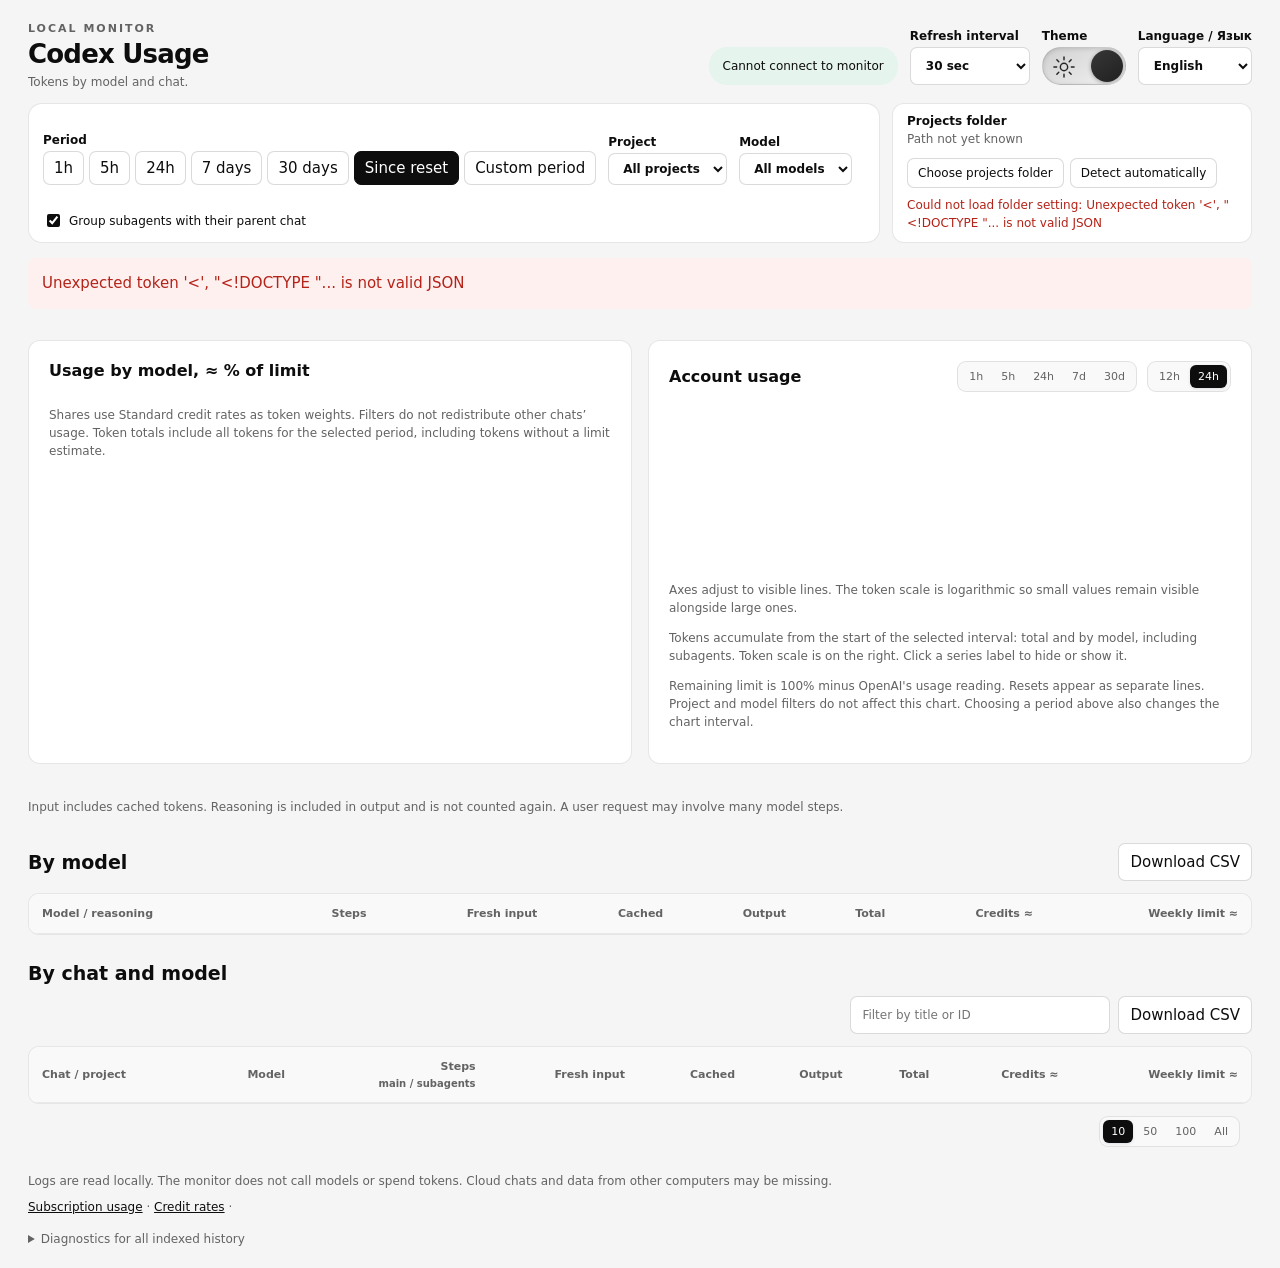
==== token_tracker/web/index.html @ 184ae3ff "Organize application, assets and tests for v0.3.0" ====
<!doctype html>
<html lang="ru">
<head><meta charset="utf-8"><meta name="viewport" content="width=device-width,initial-scale=1"><title>Расход Codex</title><script src="/theme.js"></script><link rel="stylesheet" href="/style.css"><script src="/i18n.js" defer></script><script src="/charts.js" defer></script><script src="/app.js" defer></script></head>
<body><main>
<header><div><div class="eyebrow">ЛОКАЛЬНЫЙ МОНИТОР</div><h1>Расход Codex</h1><p>Токены по моделям и чатам.</p></div><div class="header-actions"><span id="status" role="status">Загрузка…</span><label for="refresh-interval">Частота опроса<select id="refresh-interval"><option value="30">30 с</option><option value="60">1 минута</option><option value="300">5 минут</option><option value="900">15 минут</option><option value="1800">30 минут</option><option value="3600">1 час</option></select></label><div class="theme-control"><span>Тема</span><button type="button" id="theme" class="theme-toggle" role="switch" aria-checked="false" aria-label="Тёмная тема"><svg class="theme-sun" viewBox="0 0 24 24" aria-hidden="true"><circle cx="12" cy="12" r="4"/><path d="M12 1v3m0 16v3M1 12h3m16 0h3M4.2 4.2l2.1 2.1m11.4 11.4 2.1 2.1M4.2 19.8l2.1-2.1M17.7 6.3l2.1-2.1"/></svg><svg class="theme-moon" viewBox="0 0 24 24" aria-hidden="true"><path d="M14 3a9 9 0 1 0 7 14A9 9 0 0 1 14 3Z"/><path class="theme-star" d="m19 2 .8 2.2L22 5l-2.2.8L19 8l-.8-2.2L16 5l2.2-.8Z"/></svg><span class="theme-thumb" aria-hidden="true"></span></button></div><label for="language">Language / Язык<select id="language"><option value="ru">Русский</option><option value="en">English</option></select></label></div></header>
<div class="filter-toolbar">
<form id="filters"><div class="period-picker"><span class="filter-label">Период</span><div class="presets" role="group" aria-label="Готовые периоды"><button type="button" data-period="1h" aria-pressed="false">1ч</button><button type="button" data-period="5h" aria-pressed="false">5ч</button><button type="button" data-period="24h" aria-pressed="false">24ч</button><button type="button" data-period="7d" aria-pressed="false">7 дней</button><button type="button" data-period="30d" aria-pressed="false">30 дней</button><button type="button" data-period="cycle" aria-pressed="true">После сброса</button><button type="button" id="custom-period-button" data-period="custom" aria-pressed="false" aria-expanded="false" aria-controls="custom-period-panel">Произвольный период</button></div></div><div id="custom-period-panel" class="custom-period-panel" hidden><label for="custom-from">От<input type="datetime-local" id="custom-from"></label><label for="custom-to">До<input type="datetime-local" id="custom-to"></label><div class="custom-period-actions"><button type="button" id="custom-apply">Применить</button><button type="button" id="custom-cancel">Закрыть</button></div><p id="custom-period-error" role="alert" hidden></p></div><label for="project"><span id="project-label">Проект</span><select id="project"><option value="">Все проекты</option></select></label><label for="model">Модель<select id="model"><option value="">Все модели</option></select></label><div class="filter-checks"><label class="check" for="grouped"><input type="checkbox" id="grouped" checked> Включать подагентов в родительский чат</label></div></form>
<section id="project-settings" class="project-settings" aria-label="Папка с проектами" aria-busy="true">
<div class="project-settings-row"><div class="project-root-info"><span class="filter-label">Папка с проектами</span><span id="project-root-current" class="project-root-current" role="status" aria-live="polite" aria-atomic="true">Загрузка…</span></div><div class="project-settings-actions"><button type="button" id="project-root-pick" disabled>Выбрать папку с проектами</button><button type="button" id="project-root-reset" disabled>Автоопределение</button></div></div>
<form id="project-root-form" class="project-root-form" hidden><label for="project-root-input">Абсолютный путь к папке<input id="project-root-input" type="text" spellcheck="false" autocomplete="off" required aria-describedby="project-root-help"></label><div class="project-settings-actions"><button type="submit" id="project-root-save">Сохранить</button><button type="button" id="project-root-close">Закрыть</button></div><p id="project-root-help" class="note">Укажите папку, в которой находятся ваши проекты. Сброс включает автоматическое определение проектов по журналам.</p></form>
<p id="project-root-error" class="note" role="alert" hidden></p>
</section>
</div>
<p id="error" role="alert" hidden></p>
<section id="quota-cards" class="cards quota-cards" aria-label="Расход недельного лимита"></section>
<p id="quota-info" class="note"></p>
<section class="charts"><div class="chart-panel"><h2>Расход по моделям, ≈ % лимита</h2><div id="quota-bars" aria-label="Оценочное распределение расхода лимита по моделям"></div><p class="note">Доли распределены по токенам с весами тарифов Standard. Фильтр не перераспределяет расход других чатов. Токены — весь объём за выбранный период, включая токены без оценки лимита.</p></div><div class="chart-panel"><div class="chart-heading"><h2>Счётчик аккаунта</h2><div class="chart-controls"><div id="curve-ranges" class="segments" role="group" aria-label="Интервал графика"><button type="button" data-hours="1">1h</button><button type="button" data-hours="5">5h</button><button type="button" data-hours="24">24h</button><button type="button" data-hours="168">7d</button><button type="button" data-hours="720">30d</button></div><div id="clock-formats" class="segments" role="group" aria-label="Формат времени"><button type="button" data-clock="12">12h</button><button type="button" data-clock="24">24h</button></div></div></div><p id="curve-error" class="note" hidden></p><div class="curve-plot"><svg id="quota-curve" role="img" aria-label="Остаток лимита подписки и накопленные токены"></svg><div id="curve-tooltip" class="curve-tooltip" role="status" aria-label="Значения на графике" hidden></div></div><div id="curve-legend" class="curve-legend" aria-label="Линии графика"></div><p class="note">Шкалы подстраиваются под видимые линии. Шкала токенов логарифмическая: небольшие значения различимы рядом с большими.</p><p class="note">Токены накапливаются с начала выбранного интервала: общий объём и отдельно по моделям, включая помощников. Шкала токенов справа. Нажмите на подпись линии, чтобы скрыть или показать её.</p><p class="note">Остаток лимита — 100% минус расход по показаниям OpenAI. Сбросы отображаются отдельными линиями. Проект и модель этот график не фильтруют. Выбор периода сверху меняет интервал графика.</p></div></section>
<section id="cards" class="cards" aria-label="Итоги"></section>
<p class="note">Вход включает кеш. Рассуждения входят в выход и не прибавляются повторно. Один запрос пользователя может содержать много шагов модели.</p>
<section><div class="section-heading"><h2>По моделям</h2><button id="export-models">Скачать CSV</button></div><div class="table-wrap"><table><thead><tr><th>Модель / рассуждение</th><th>Шаги</th><th>Новый вход</th><th>Кеш</th><th>Выход</th><th>Всего</th><th>Кредиты ≈</th><th>Недельный лимит ≈</th></tr></thead><tbody id="models"></tbody></table></div></section>
<section id="chat-section"><div class="section-heading"><h2>По чатам и моделям</h2></div><div class="chat-tools"><div id="chat-quota-card"></div><div class="chat-controls"><div class="actions"><input id="search" type="search" aria-label="Фильтр по таблице чатов" placeholder="Фильтр по названию или ID"><button id="export-chats">Скачать CSV</button></div></div></div><div class="table-wrap"><table><thead><tr><th>Чат / проект</th><th>Модель</th><th>Шаги<br><small>основной / помощники</small></th><th>Новый вход</th><th>Кеш</th><th>Выход</th><th>Всего</th><th>Кредиты ≈</th><th>Недельный лимит ≈</th></tr></thead><tbody id="chats"></tbody></table></div><div class="chat-pagination"><span id="chat-page-info" aria-live="polite"></span><div class="chat-page-controls"><div id="chat-page-sizes" class="segments" role="group" aria-label="Строк на странице"><button type="button" data-chat-size="10" aria-pressed="true">10</button><button type="button" data-chat-size="50" aria-pressed="false">50</button><button type="button" data-chat-size="100" aria-pressed="false">100</button><button type="button" data-chat-size="all" aria-pressed="false">Все</button></div><nav id="chat-pages" aria-label="Страницы чатов"></nav></div></div><p id="empty" hidden>За этот период данных нет.</p></section>
<footer><p id="snapshot"></p><p>Журналы читаются локально. Монитор не обращается к моделям и не тратит токены. Облачные чаты и данные с других компьютеров могут отсутствовать.</p><p><a href="https://chatgpt.com/codex/settings/usage" target="_blank" rel="noopener">Лимит подписки</a> · <a href="https://learn.chatgpt.com/docs/pricing#token-rates" target="_blank" rel="noopener">Тарифы кредитов</a> · <span id="rate-date"></span></p><details><summary>Диагностика всей проиндексированной истории</summary><div id="diagnostics"></div></details></footer>
</main></body></html>
---- style.css ----
/* Neutral surfaces from Codex Desktop's standard light/dark palette (26.928).
   Chart accents adapt for contrast; they do not encode billing semantics. */
:root {
  color-scheme:light;
  --page:#f5f5f5;--surface:#fff;--surface-alt:#f9f9f9;
  --text:#0d0d0d;--muted:#636363;--border:#0d0d0d1a;--border-strong:#0d0d0d26;
  --hover:#0d0d0d0d;--track:#e8e8e8;--selected:#0d0d0d;--selected-text:#fff;
  --link:#0069ce;--blue:#007af5;--orange:#b95b00;--green:#008568;--purple:#8054c9;
  --blue-tint:#e8f3fe;--orange-tint:#fff1e5;--success-bg:#e5f4ed;
  --danger-bg:#fff0f0;--danger:#b42318;--tooltip:#fffffff2;
  --curve-pink:#b64a77;--curve-lime:#67852d;--curve-brown:#967040;--curve-cyan:#357e93;--curve-red:#b65440;
}
:root[data-theme=dark] {
  color-scheme:dark;
  --page:#0e0e0e;--surface:#181818;--surface-alt:#212121;
  --text:#fcfcfc;--muted:#a6a6a6;--border:#fcfcfc1a;--border-strong:#fcfcfc2e;
  --hover:#fcfcfc14;--track:#303030;--selected:#fcfcfc;--selected-text:#0e0e0e;
  --link:#63a8f8;--blue:#63a8f8;--orange:#efa65f;--green:#55cbb0;--purple:#b899ee;
  --blue-tint:#17304a;--orange-tint:#39291c;--success-bg:#19362b;
  --danger-bg:#3b1b1b;--danger:#ff9890;--tooltip:#212121f2;
  --curve-pink:#ed8db6;--curve-lime:#b0c975;--curve-brown:#d0ac80;--curve-cyan:#79bfd4;--curve-red:#eb927e;
}
:root{font-family:system-ui,-apple-system,"Segoe UI",sans-serif;color:var(--text);background:var(--page);font-size:15px}*{box-sizing:border-box}body{margin:0}main{max-width:1500px;margin:auto;padding:34px}header{display:flex;align-items:center;justify-content:space-between;gap:20px}.eyebrow{font-size:11px;letter-spacing:2px;font-weight:700;color:var(--muted)}h1{font-size:32px;letter-spacing:-.8px;margin:8px 0}h2{font-size:19px;margin:0}p{line-height:1.5;color:var(--muted)}#status{border-radius:18px;background:var(--success-bg);padding:9px 14px;font-size:12px;white-space:nowrap}#filters{display:flex;flex-wrap:wrap;align-items:flex-end;gap:14px;padding:20px;background:var(--surface);border:1px solid var(--border);border-radius:14px;margin:22px 0}label{display:flex;flex-direction:column;gap:7px;font-size:12px;font-weight:600}input,select,button{font:inherit;border:1px solid var(--border-strong);border-radius:7px;background:var(--surface);padding:9px 11px;color:var(--text)}button{cursor:pointer}button:hover{background:var(--hover)}button[type=submit]{background:var(--selected);color:var(--selected-text);border-color:var(--selected)}select{max-width:250px}.presets{display:flex;gap:5px}.check{flex-direction:row;align-items:center;flex-basis:100%;font-weight:400}.check input{accent-color:var(--selected)}.cards{display:grid;grid-template-columns:repeat(4,1fr);gap:14px}.card{background:var(--surface);border:1px solid var(--border);border-radius:12px;padding:18px}.card span{display:block;font-size:12px;color:var(--muted)}.card strong{display:block;font-size:25px;margin-top:9px;font-variant-numeric:tabular-nums}.note{font-size:12px;color:var(--muted)}.section-heading{display:flex;justify-content:space-between;align-items:center;gap:12px;margin:27px 0 12px}.actions{display:flex;gap:8px}.table-wrap{overflow:auto;background:var(--surface);border:1px solid var(--border);border-radius:11px}table{border-collapse:collapse;width:100%;font-size:13px}th,td{padding:13px;text-align:right;border-bottom:1px solid var(--track);white-space:nowrap}th{background:var(--surface-alt);color:var(--muted);font-size:11px;font-weight:600}th:first-child,td:first-child{text-align:left}td:first-child{white-space:normal;min-width:250px;max-width:430px}td{font-variant-numeric:tabular-nums}td a{color:var(--link);text-decoration:none}td a:hover{text-decoration:underline}small{display:block;color:var(--muted);margin-top:5px;font-size:10px}.chat-title{font-weight:600;display:block}.chat-meta{display:block;color:var(--muted);margin-top:5px;font-size:11px;overflow-wrap:anywhere}.economy{background:var(--surface-alt);border-radius:12px;padding:22px;margin-top:24px}.economy p{margin-bottom:0}footer{font-size:12px;margin-top:25px;color:var(--muted)}footer p{margin:8px 0}footer a{color:var(--selected)}#error{padding:14px;background:var(--danger-bg);border-radius:8px;color:var(--danger)}details{margin-top:16px}#diagnostics{overflow-wrap:anywhere}#search{width:260px;font-size:12px}@media(max-width:850px){main{padding:18px}.cards{grid-template-columns:repeat(2,1fr)}header{align-items:flex-start;flex-direction:column}.section-heading{align-items:flex-start;flex-direction:column}#search{width:210px}h1{font-size:27px}}
:root .quota-cards{grid-template-columns:repeat(2,1fr);margin:18px 0 10px}.cycle{padding:4px 0;gap:8px}.charts{display:grid;grid-template-columns:1fr 1fr;gap:16px;margin:22px 0}.chart-panel{background:var(--surface);border:1px solid var(--border);border-radius:12px;padding:20px}.chart-panel h2{font-size:16px}.chart-panel svg{display:block;width:100%;height:auto;min-height:100px;margin-top:15px}.chart-label{font:15px system-ui;fill:var(--muted)}.chart-value{font:16px system-ui;fill:var(--text)}.bar-astra{fill:var(--orange)}.bar-sol{fill:var(--blue)}.chart-grid{stroke:var(--border);stroke-width:1}.quota-line{fill:none;stroke:var(--blue);stroke-width:3}.quota-point{fill:var(--blue)}.comparison{margin-top:18px}@media(max-width:950px){.charts{grid-template-columns:1fr}}@media(max-width:650px){:root .quota-cards{grid-template-columns:1fr}}

.header-actions{display:flex;align-items:flex-end;gap:16px}.header-actions #status{display:flex;align-items:center;height:38px}.header-actions #language{height:38px}.card .remaining{margin:8px 0 0;color:var(--selected);font-size:14px;font-weight:600}@media(max-width:650px){.header-actions{flex-wrap:wrap}}

.quota-meter{--meter-color:var(--selected);--meter-end:var(--blue);min-width:0;background:linear-gradient(145deg,var(--surface),var(--surface-alt));border:1px solid var(--border);border-radius:16px;padding:20px 22px;box-shadow:0 3px 12px #19283c04}
.quota-meter-period{--meter-color:var(--green);--meter-end:var(--green)}
.quota-meter-estimate{--meter-color:var(--purple);--meter-end:var(--purple)}
.quota-meter-heading{display:flex;align-items:center;justify-content:space-between;gap:16px;min-height:44px;margin-bottom:16px}
.quota-meter-heading>span{font-size:12px;line-height:1.5;color:var(--muted);max-width:65%}
.quota-meter-heading>strong{font-size:28px;letter-spacing:-.7px;white-space:nowrap;font-variant-numeric:tabular-nums}
.quota-meter-track{height:12px;border-radius:999px;background:var(--track);overflow:hidden;box-shadow:inset 0 1px 2px #19283c08}
.quota-meter-fill{height:100%;border-radius:inherit;background:linear-gradient(90deg,var(--meter-color),var(--meter-end));box-shadow:0 0 8px color-mix(in srgb,var(--meter-color) 20%,transparent)}
.quota-meter-footer{display:flex;justify-content:space-between;gap:12px;margin-top:12px;font-size:11px;line-height:1.5;color:var(--muted)}
.quota-meter-footer>span:first-child{color:var(--meter-color);font-weight:500}
.quota-meter-footer>span:last-child{flex-shrink:0;font-variant-numeric:tabular-nums}
.quota-meter-unknown .quota-meter-heading>strong{font-size:18px;letter-spacing:0;white-space:normal;color:var(--muted)}
.quota-meter-unknown .quota-meter-track{background:repeating-linear-gradient(135deg,var(--surface-alt),var(--surface-alt) 6px,var(--track) 6px,var(--track) 12px)}
@media(max-width:650px){.quota-meter{padding:16px 18px}.quota-meter-heading{margin-bottom:12px;min-height:34px}.quota-meter-heading>strong{font-size:25px}}

.chart-heading{display:flex;flex-wrap:wrap;align-items:center;justify-content:space-between;gap:12px}.chart-controls{display:flex;flex-wrap:wrap;gap:10px}.segments{display:inline-flex;padding:3px;gap:2px;border:1px solid var(--border);border-radius:9px;background:var(--surface-alt)}.segments button{font-size:11px;padding:5px 8px;border:0;background:transparent;border-radius:6px;color:var(--muted)}.segments button[aria-pressed=true]{background:var(--selected);color:var(--selected-text);box-shadow:0 1px 3px #152c5620}.segments button:focus-visible{outline:2px solid var(--blue);outline-offset:2px}

.chart-component-label{font:13px system-ui;fill:var(--muted)}.chart-component-value{font:16px system-ui;fill:var(--text);font-variant-numeric:tabular-nums}
.chart-axis-title{font:12px system-ui;fill:var(--muted)}.token-line{stroke-linejoin:round;stroke-linecap:round}
.chart-time-grid{stroke-dasharray:3 5;opacity:.6}.chart-time-label{font:12px system-ui;fill:var(--muted)}.chart-time-date{font:10px system-ui;fill:var(--muted)}
.curve-plot{position:relative}.curve-crosshair{stroke:var(--muted);stroke-width:1;stroke-dasharray:4 4}
.curve-tooltip{position:absolute;z-index:2;pointer-events:none;max-width:100%;padding:10px 12px;background:var(--tooltip);border:1px solid var(--border);border-radius:9px;box-shadow:0 5px 20px #19283c18;font-size:11px;backdrop-filter:blur(6px)}
.curve-tooltip[hidden]{display:none}.curve-tooltip-time{font-weight:600;margin-bottom:8px;color:var(--muted)}
.curve-tooltip-row{display:flex;align-items:center;gap:7px;margin-top:5px}.curve-tooltip-row strong{margin-left:auto;padding-left:12px;white-space:nowrap;font-variant-numeric:tabular-nums}
.curve-legend{display:flex;flex-wrap:wrap;gap:6px;margin-top:12px}
.curve-series{display:flex;align-items:center;gap:7px;padding:6px 8px;font-size:11px;border-color:var(--border);background:var(--surface-alt);text-align:left}
.curve-series strong{font-size:11px;font-variant-numeric:tabular-nums}.curve-swatch{width:14px;height:3px;border-radius:2px;flex-shrink:0}
.curve-series[aria-pressed=false]{opacity:.45}.curve-series[aria-pressed=false]>span:nth-child(2){text-decoration:line-through}
.curve-series:focus-visible{outline:2px solid var(--blue);outline-offset:2px}

#quota-bars{display:grid;gap:9px;margin-top:14px}
.model-usage{--model-color:var(--blue);--model-tint:var(--blue-tint);display:grid;grid-template-columns:minmax(0,1fr) minmax(0,3fr);gap:9px 12px;padding:11px 14px;background:var(--surface-alt);border:1px solid var(--border);border-left:4px solid var(--model-color);border-radius:10px;min-width:0}
.model-astra{--model-color:var(--orange);--model-tint:var(--orange-tint)}
.model-usage-heading{grid-column:1/-1;display:flex;align-items:center;justify-content:space-between;gap:12px}
.model-usage-heading h3{margin:0;font-size:14px;font-weight:650;overflow-wrap:anywhere}
.model-usage-share{padding:3px 8px;border-radius:7px;background:var(--model-tint);color:var(--text);font-size:15px;white-space:nowrap;font-variant-numeric:tabular-nums}
.model-usage-track{grid-column:1/-1;height:7px;background:var(--track);border-radius:5px;overflow:hidden}
.model-usage-fill{height:100%;background:var(--model-color);border-radius:5px}
.model-usage-components{grid-column:1/-1;display:grid;grid-template-columns:repeat(4,minmax(0,1fr));margin:0}
.model-usage-components>div{padding:0 10px;border-left:1px solid var(--border)}
.model-usage-components>div:first-child{padding-left:0;border-left:0}
.model-usage-components>div:last-child{padding-right:0}
.model-usage-components dt{font-size:11px;color:var(--muted);margin-bottom:3px}
.model-usage-components dd{margin:0;font-size:14px;font-weight:600;font-variant-numeric:tabular-nums;overflow-wrap:anywhere}
@media(max-width:650px){.model-usage{grid-template-columns:1fr}.model-usage-components{grid-template-columns:repeat(2,minmax(0,1fr));row-gap:8px}.model-usage-components>div{padding:0 7px}.model-usage-components>div:nth-child(odd){padding-left:0;border-left:0}}

/* Compact dashboard header and filters. */
main{padding:22px 28px}header{gap:16px}header h1{font-size:26px;margin:4px 0}header p{font-size:12px;margin:4px 0 0}.header-actions{gap:12px;flex-wrap:wrap}.header-actions label{gap:4px}.header-actions select{height:38px}
#filters{padding:12px 14px;gap:10px 12px;margin:12px 0}#filters>label{gap:4px}#filters input[type=date],#filters select,#filters button{padding:7px 10px}.filter-checks{display:flex;flex-wrap:wrap;flex-basis:100%;gap:8px 24px}.filter-checks .check{flex-basis:auto;gap:6px}.filter-checks .cycle{padding:0}
:root .quota-cards{margin:12px 0 8px}.quota-meter{padding:14px 16px}.quota-meter-heading{min-height:32px;margin-bottom:10px}.quota-meter-heading>strong{font-size:26px}.quota-meter-track{height:9px}.quota-meter-footer{margin-top:8px}#quota-info{margin:8px 0}.charts{margin-top:16px}
@media(max-width:850px){main{padding:16px}header{gap:10px}.header-actions{gap:10px}header h1{font-size:24px}}
.chat-tools{display:flex;align-items:flex-end;justify-content:space-between;gap:16px;margin-bottom:12px}#chat-quota-card{width:560px;max-width:100%;min-width:0}.chat-tools .actions{flex-shrink:0}@media(max-width:850px){.chat-tools{flex-wrap:wrap}.chat-tools .actions{flex-wrap:wrap;max-width:100%}.chat-tools #search{max-width:100%}}

.chat-controls{display:flex;flex-wrap:wrap;justify-content:flex-end;align-items:center;gap:10px}.chat-pagination{display:flex;align-items:center;justify-content:space-between;flex-wrap:wrap;gap:10px;margin-top:12px;color:var(--muted);font-size:12px}#chat-pages{display:flex;align-items:center;flex-wrap:wrap;gap:5px}#chat-pages button{padding:6px 10px;font-size:12px}#chat-pages button[aria-current=page]{background:var(--selected);border-color:var(--selected);color:var(--selected-text)}#chat-pages button:disabled{opacity:.4;cursor:default}#chat-pages>span{padding:0 3px}@media(max-width:850px){.chat-controls{justify-content:flex-start}}
.chat-page-controls{display:flex;align-items:center;justify-content:flex-end;flex-wrap:wrap;gap:12px}
.presets{flex-wrap:wrap}.presets button[aria-pressed=true]{background:var(--selected);color:var(--selected-text);border-color:var(--selected)}
.period-picker{display:flex;flex-direction:column;gap:4px}.filter-label{font-size:12px;font-weight:600}.period-controls{display:flex;gap:5px}.period-controls label{gap:0}#period-value{width:76px;padding:7px 10px}.sr-only{position:absolute;width:1px;height:1px;padding:0;margin:-1px;overflow:hidden;clip:rect(0,0,0,0);white-space:nowrap;border:0}#filters .presets{gap:5px}#filters .presets button{white-space:nowrap}
#filters{position:relative}.custom-period-panel{position:absolute;z-index:10;top:calc(100% - 8px);left:14px;display:flex;flex-wrap:wrap;align-items:flex-end;gap:12px;padding:18px;max-width:calc(100% - 28px);border:1px solid var(--border);border-radius:12px;background:var(--surface);box-shadow:0 10px 35px #19283c26}.custom-period-panel[hidden]{display:none}.custom-period-panel label{gap:6px}.custom-period-panel .note{align-self:center}.custom-period-panel #custom-period-error{flex-basis:100%;margin:0;color:var(--danger)}#custom-apply{background:var(--selected);color:var(--selected-text);border-color:var(--selected)}
.custom-period-actions{display:flex;gap:8px;flex-basis:100%}
.custom-period-panel{width:400px}.custom-period-panel>label{flex:1;min-width:0}.custom-period-panel input{width:100%}
.quota-reset{stroke:var(--blue);stroke-width:2;stroke-dasharray:6 5;stroke-linecap:round}

input:focus-visible,select:focus-visible,button:focus-visible,a:focus-visible{outline:2px solid var(--blue);outline-offset:3px}input[type=checkbox]{accent-color:var(--selected)}#status{color:var(--text)}

/* Sun/moon switch: the exposed icon shows the active theme. */
.theme-control{display:flex;flex-direction:column;gap:4px;font-size:12px;font-weight:600}
.theme-toggle{position:relative;display:block;width:84px;height:38px;padding:0;overflow:hidden;border:1px solid #00000026;border-radius:999px;background:linear-gradient(145deg,#d0d0d0,#f3f3f3);box-shadow:inset 0 1px 4px #00000020;transition:background .2s}
.theme-toggle:hover{background:linear-gradient(145deg,#c6c6c6,#ededed)}
.theme-toggle svg{position:absolute;top:8px;width:22px;height:22px;transition:opacity .2s}
.theme-sun{left:10px;fill:none;stroke:#262626;stroke-width:1.6;stroke-linecap:round}
.theme-moon{right:10px;fill:#f5f5f5;opacity:0}.theme-star{stroke:none}
.theme-thumb{position:absolute;top:2px;left:2px;width:32px;height:32px;border-radius:50%;background:linear-gradient(145deg,#373737,#202020);box-shadow:0 1px 4px #00000055;transform:translateX(46px);transition:transform .22s ease,background .22s}
.theme-toggle[aria-checked=true]{background:linear-gradient(145deg,#161616,#2d2d2d);border-color:#ffffff26}
.theme-toggle[aria-checked=true]:hover{background:linear-gradient(145deg,#202020,#353535)}
.theme-toggle[aria-checked=true] .theme-thumb{transform:translateX(0);background:linear-gradient(145deg,#fff,#e9e9e9)}
.theme-toggle[aria-checked=true] .theme-sun{opacity:0}.theme-toggle[aria-checked=true] .theme-moon{opacity:1}
@media(prefers-reduced-motion:reduce){.theme-toggle,.theme-toggle svg,.theme-thumb{transition:none}}

.filter-toolbar{display:grid;grid-template-columns:minmax(0,1fr) 360px;gap:12px;align-items:stretch;margin:12px 0}
.filter-toolbar #filters{margin:0;min-width:0}
.project-settings{margin-top:0;padding:10px 14px;border:1px solid var(--border);border-radius:12px;background:var(--surface)}
.project-settings-row{display:flex;align-items:center;justify-content:space-between;gap:12px;flex-wrap:wrap}
.project-root-info{display:flex;flex-direction:column;gap:4px;min-width:0;flex:1 1 240px}
.project-root-current{font-size:12px;color:var(--muted);overflow-wrap:anywhere}
.project-settings-actions{display:flex;flex-wrap:wrap;gap:6px}.project-settings-actions button{padding:7px 10px;font-size:12px}
.project-root-form{display:flex;align-items:flex-end;flex-wrap:wrap;gap:10px;margin-top:12px}.project-root-form[hidden]{display:none}
.project-root-form label{flex:1 1 300px;min-width:0}.project-root-form input{width:100%}.project-root-form .note{flex-basis:100%;margin:0}
.project-settings>p{margin:8px 0 0}#project-root-error{color:var(--danger)}
.project-settings button:disabled{opacity:.5;cursor:wait}
@media(max-width:650px){.project-settings-actions{width:100%}.project-root-form label{flex-basis:100%}}

@media(max-width:1100px){.filter-toolbar{grid-template-columns:1fr}}
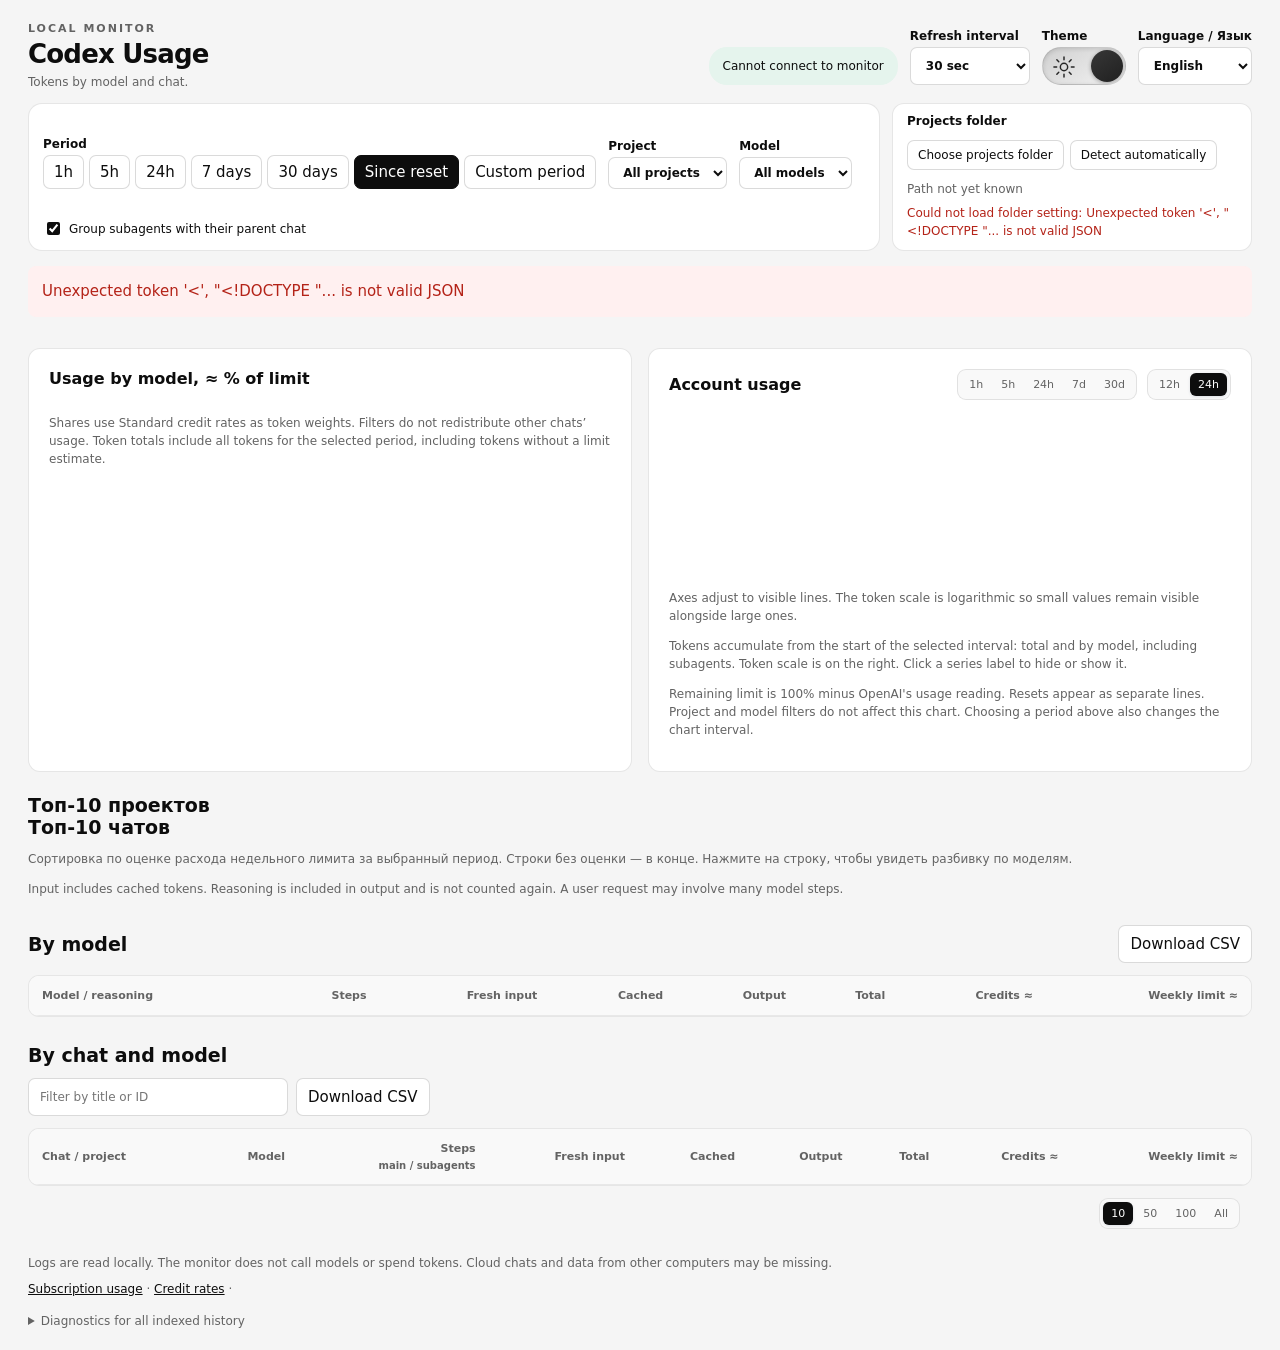
==== commit 66b986a4: "Add usage rankings and expandable chat model reports" ====
--- a/token_tracker/web/index.html
+++ b/token_tracker/web/index.html
@@ -6,7 +6,7 @@
 <div class="filter-toolbar">
 <form id="filters"><div class="period-picker"><span class="filter-label">Период</span><div class="presets" role="group" aria-label="Готовые периоды"><button type="button" data-period="1h" aria-pressed="false">1ч</button><button type="button" data-period="5h" aria-pressed="false">5ч</button><button type="button" data-period="24h" aria-pressed="false">24ч</button><button type="button" data-period="7d" aria-pressed="false">7 дней</button><button type="button" data-period="30d" aria-pressed="false">30 дней</button><button type="button" data-period="cycle" aria-pressed="true">После сброса</button><button type="button" id="custom-period-button" data-period="custom" aria-pressed="false" aria-expanded="false" aria-controls="custom-period-panel">Произвольный период</button></div></div><div id="custom-period-panel" class="custom-period-panel" hidden><label for="custom-from">От<input type="datetime-local" id="custom-from"></label><label for="custom-to">До<input type="datetime-local" id="custom-to"></label><div class="custom-period-actions"><button type="button" id="custom-apply">Применить</button><button type="button" id="custom-cancel">Закрыть</button></div><p id="custom-period-error" role="alert" hidden></p></div><label for="project"><span id="project-label">Проект</span><select id="project"><option value="">Все проекты</option></select></label><label for="model">Модель<select id="model"><option value="">Все модели</option></select></label><div class="filter-checks"><label class="check" for="grouped"><input type="checkbox" id="grouped" checked> Включать подагентов в родительский чат</label></div></form>
 <section id="project-settings" class="project-settings" aria-label="Папка с проектами" aria-busy="true">
-<div class="project-settings-row"><div class="project-root-info"><span class="filter-label">Папка с проектами</span><span id="project-root-current" class="project-root-current" role="status" aria-live="polite" aria-atomic="true">Загрузка…</span></div><div class="project-settings-actions"><button type="button" id="project-root-pick" disabled>Выбрать папку с проектами</button><button type="button" id="project-root-reset" disabled>Автоопределение</button></div></div>
+<div class="project-settings-row"><span class="filter-label">Папка с проектами</span><div class="project-settings-actions"><button type="button" id="project-root-pick" disabled>Выбрать папку с проектами</button><button type="button" id="project-root-reset" disabled>Автоопределение</button></div><span id="project-root-current" class="project-root-current" role="status" aria-live="polite" aria-atomic="true">Загрузка…</span></div>
 <form id="project-root-form" class="project-root-form" hidden><label for="project-root-input">Абсолютный путь к папке<input id="project-root-input" type="text" spellcheck="false" autocomplete="off" required aria-describedby="project-root-help"></label><div class="project-settings-actions"><button type="submit" id="project-root-save">Сохранить</button><button type="button" id="project-root-close">Закрыть</button></div><p id="project-root-help" class="note">Укажите папку, в которой находятся ваши проекты. Сброс включает автоматическое определение проектов по журналам.</p></form>
 <p id="project-root-error" class="note" role="alert" hidden></p>
 </section>
@@ -16,8 +16,13 @@
 <p id="quota-info" class="note"></p>
 <section class="charts"><div class="chart-panel"><h2>Расход по моделям, ≈ % лимита</h2><div id="quota-bars" aria-label="Оценочное распределение расхода лимита по моделям"></div><p class="note">Доли распределены по токенам с весами тарифов Standard. Фильтр не перераспределяет расход других чатов. Токены — весь объём за выбранный период, включая токены без оценки лимита.</p></div><div class="chart-panel"><div class="chart-heading"><h2>Счётчик аккаунта</h2><div class="chart-controls"><div id="curve-ranges" class="segments" role="group" aria-label="Интервал графика"><button type="button" data-hours="1">1h</button><button type="button" data-hours="5">5h</button><button type="button" data-hours="24">24h</button><button type="button" data-hours="168">7d</button><button type="button" data-hours="720">30d</button></div><div id="clock-formats" class="segments" role="group" aria-label="Формат времени"><button type="button" data-clock="12">12h</button><button type="button" data-clock="24">24h</button></div></div></div><p id="curve-error" class="note" hidden></p><div class="curve-plot"><svg id="quota-curve" role="img" aria-label="Остаток лимита подписки и накопленные токены"></svg><div id="curve-tooltip" class="curve-tooltip" role="status" aria-label="Значения на графике" hidden></div></div><div id="curve-legend" class="curve-legend" aria-label="Линии графика"></div><p class="note">Шкалы подстраиваются под видимые линии. Шкала токенов логарифмическая: небольшие значения различимы рядом с большими.</p><p class="note">Токены накапливаются с начала выбранного интервала: общий объём и отдельно по моделям, включая помощников. Шкала токенов справа. Нажмите на подпись линии, чтобы скрыть или показать её.</p><p class="note">Остаток лимита — 100% минус расход по показаниям OpenAI. Сбросы отображаются отдельными линиями. Проект и модель этот график не фильтруют. Выбор периода сверху меняет интервал графика.</p></div></section>
 <section id="cards" class="cards" aria-label="Итоги"></section>
+<section class="usage-rankings" aria-label="Топ-10 по расходу недельного лимита">
+<div class="ranking-panel"><h2>Топ-10 проектов</h2><div id="top-projects" class="ranking-viewport" tabindex="0"></div></div>
+<div class="ranking-panel"><h2>Топ-10 чатов</h2><div id="top-chats" class="ranking-viewport" tabindex="0"></div></div>
+<p class="note ranking-note">Сортировка по оценке расхода недельного лимита за выбранный период. Строки без оценки — в конце. Нажмите на строку, чтобы увидеть разбивку по моделям.</p>
+</section>
 <p class="note">Вход включает кеш. Рассуждения входят в выход и не прибавляются повторно. Один запрос пользователя может содержать много шагов модели.</p>
 <section><div class="section-heading"><h2>По моделям</h2><button id="export-models">Скачать CSV</button></div><div class="table-wrap"><table><thead><tr><th>Модель / рассуждение</th><th>Шаги</th><th>Новый вход</th><th>Кеш</th><th>Выход</th><th>Всего</th><th>Кредиты ≈</th><th>Недельный лимит ≈</th></tr></thead><tbody id="models"></tbody></table></div></section>
-<section id="chat-section"><div class="section-heading"><h2>По чатам и моделям</h2></div><div class="chat-tools"><div id="chat-quota-card"></div><div class="chat-controls"><div class="actions"><input id="search" type="search" aria-label="Фильтр по таблице чатов" placeholder="Фильтр по названию или ID"><button id="export-chats">Скачать CSV</button></div></div></div><div class="table-wrap"><table><thead><tr><th>Чат / проект</th><th>Модель</th><th>Шаги<br><small>основной / помощники</small></th><th>Новый вход</th><th>Кеш</th><th>Выход</th><th>Всего</th><th>Кредиты ≈</th><th>Недельный лимит ≈</th></tr></thead><tbody id="chats"></tbody></table></div><div class="chat-pagination"><span id="chat-page-info" aria-live="polite"></span><div class="chat-page-controls"><div id="chat-page-sizes" class="segments" role="group" aria-label="Строк на странице"><button type="button" data-chat-size="10" aria-pressed="true">10</button><button type="button" data-chat-size="50" aria-pressed="false">50</button><button type="button" data-chat-size="100" aria-pressed="false">100</button><button type="button" data-chat-size="all" aria-pressed="false">Все</button></div><nav id="chat-pages" aria-label="Страницы чатов"></nav></div></div><p id="empty" hidden>За этот период данных нет.</p></section>
+<section id="chat-section"><div class="section-heading"><h2>По чатам и моделям</h2></div><div class="chat-tools"><div class="chat-controls"><div class="actions"><input id="search" type="search" aria-label="Фильтр по таблице чатов" placeholder="Фильтр по названию или ID"><button id="export-chats">Скачать CSV</button></div></div></div><div class="table-wrap"><table><thead><tr><th>Чат / проект</th><th>Модель</th><th>Шаги<br><small>основной / помощники</small></th><th>Новый вход</th><th>Кеш</th><th>Выход</th><th>Всего</th><th>Кредиты ≈</th><th>Недельный лимит ≈</th></tr></thead><tbody id="chats"></tbody></table></div><div class="chat-pagination"><span id="chat-page-info" aria-live="polite"></span><div class="chat-page-controls"><div id="chat-page-sizes" class="segments" role="group" aria-label="Строк на странице"><button type="button" data-chat-size="10" aria-pressed="true">10</button><button type="button" data-chat-size="50" aria-pressed="false">50</button><button type="button" data-chat-size="100" aria-pressed="false">100</button><button type="button" data-chat-size="all" aria-pressed="false">Все</button></div><nav id="chat-pages" aria-label="Страницы чатов"></nav></div></div><p id="empty" hidden>За этот период данных нет.</p></section>
 <footer><p id="snapshot"></p><p>Журналы читаются локально. Монитор не обращается к моделям и не тратит токены. Облачные чаты и данные с других компьютеров могут отсутствовать.</p><p><a href="https://chatgpt.com/codex/settings/usage" target="_blank" rel="noopener">Лимит подписки</a> · <a href="https://learn.chatgpt.com/docs/pricing#token-rates" target="_blank" rel="noopener">Тарифы кредитов</a> · <span id="rate-date"></span></p><details><summary>Диагностика всей проиндексированной истории</summary><div id="diagnostics"></div></details></footer>
 </main></body></html>
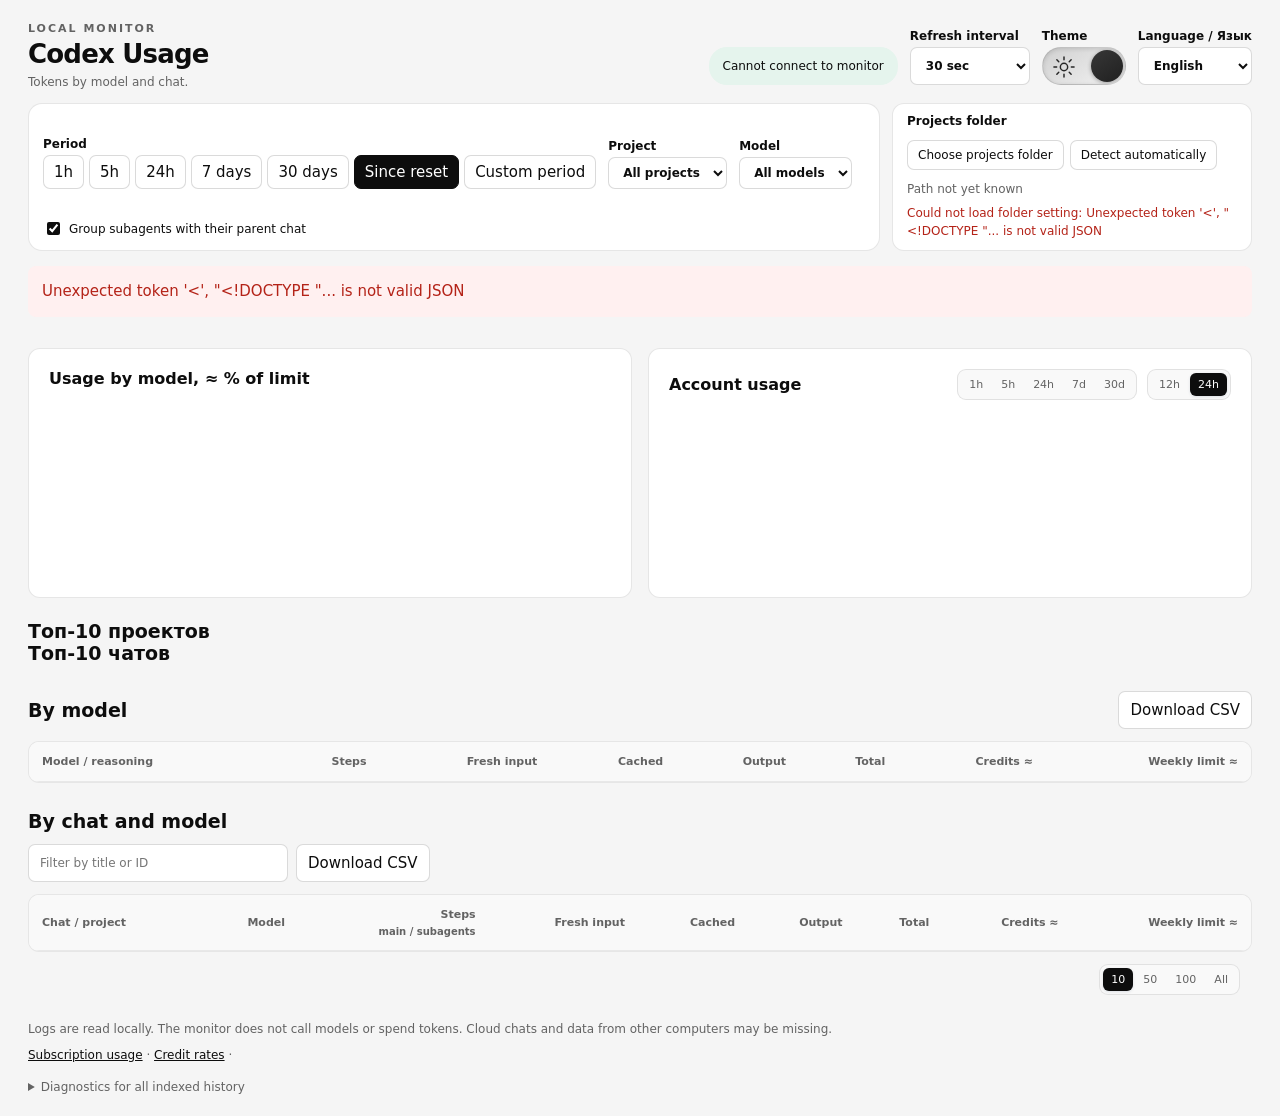
==== commit 592b3a01: "Prepare v0.4.2 release and compact dashboard documentation" ====
--- a/token_tracker/web/index.html
+++ b/token_tracker/web/index.html
@@ -13,15 +13,15 @@
 </div>
 <p id="error" role="alert" hidden></p>
 <section id="quota-cards" class="cards quota-cards" aria-label="Расход недельного лимита"></section>
-<p id="quota-info" class="note"></p>
-<section class="charts"><div class="chart-panel"><h2>Расход по моделям, ≈ % лимита</h2><div id="quota-bars" aria-label="Оценочное распределение расхода лимита по моделям"></div><p class="note">Доли распределены по токенам с весами тарифов Standard. Фильтр не перераспределяет расход других чатов. Токены — весь объём за выбранный период, включая токены без оценки лимита.</p></div><div class="chart-panel"><div class="chart-heading"><h2>Счётчик аккаунта</h2><div class="chart-controls"><div id="curve-ranges" class="segments" role="group" aria-label="Интервал графика"><button type="button" data-hours="1">1h</button><button type="button" data-hours="5">5h</button><button type="button" data-hours="24">24h</button><button type="button" data-hours="168">7d</button><button type="button" data-hours="720">30d</button></div><div id="clock-formats" class="segments" role="group" aria-label="Формат времени"><button type="button" data-clock="12">12h</button><button type="button" data-clock="24">24h</button></div></div></div><p id="curve-error" class="note" hidden></p><div class="curve-plot"><svg id="quota-curve" role="img" aria-label="Остаток лимита подписки и накопленные токены"></svg><div id="curve-tooltip" class="curve-tooltip" role="status" aria-label="Значения на графике" hidden></div></div><div id="curve-legend" class="curve-legend" aria-label="Линии графика"></div><p class="note">Шкалы подстраиваются под видимые линии. Шкала токенов логарифмическая: небольшие значения различимы рядом с большими.</p><p class="note">Токены накапливаются с начала выбранного интервала: общий объём и отдельно по моделям, включая помощников. Шкала токенов справа. Нажмите на подпись линии, чтобы скрыть или показать её.</p><p class="note">Остаток лимита — 100% минус расход по показаниям OpenAI. Сбросы отображаются отдельными линиями. Проект и модель этот график не фильтруют. Выбор периода сверху меняет интервал графика.</p></div></section>
+<p id="quota-info" class="note" hidden></p>
+<section class="charts"><div class="chart-panel"><h2>Расход по моделям, ≈ % лимита</h2><div id="quota-bars" aria-label="Оценочное распределение расхода лимита по моделям"></div><p class="note" hidden data-help-target="#quota-bars">Доли распределены по токенам с весами тарифов Standard. Фильтр не перераспределяет расход других чатов. Токены — весь объём за выбранный период, включая токены без оценки лимита.</p></div><div class="chart-panel"><div class="chart-heading"><h2>Счётчик аккаунта</h2><div class="chart-controls"><div id="curve-ranges" class="segments" role="group" aria-label="Интервал графика"><button type="button" data-hours="1">1h</button><button type="button" data-hours="5">5h</button><button type="button" data-hours="24">24h</button><button type="button" data-hours="168">7d</button><button type="button" data-hours="720">30d</button></div><div id="clock-formats" class="segments" role="group" aria-label="Формат времени"><button type="button" data-clock="12">12h</button><button type="button" data-clock="24">24h</button></div></div></div><p id="curve-error" class="note" hidden></p><div class="curve-plot"><svg id="quota-curve" role="img" aria-label="Остаток лимита подписки и накопленные токены"></svg><div id="curve-tooltip" class="curve-tooltip" role="status" aria-label="Значения на графике" hidden></div></div><div id="curve-legend" class="curve-legend" aria-label="Линии графика"></div><p class="note" hidden data-help-target="#quota-curve">Шкалы подстраиваются под видимые линии. Шкала токенов логарифмическая: небольшие значения различимы рядом с большими.</p><p class="note" hidden data-help-target="#curve-legend">Токены накапливаются с начала выбранного интервала: общий объём и отдельно по моделям, включая помощников. Шкала токенов справа. Нажмите на подпись линии, чтобы скрыть или показать её.</p><p class="note" hidden data-help-target="#curve-ranges">Остаток лимита — 100% минус расход по показаниям OpenAI. Сбросы отображаются отдельными линиями. Проект и модель этот график не фильтруют. Выбор периода сверху меняет интервал графика.</p></div></section>
 <section id="cards" class="cards" aria-label="Итоги"></section>
 <section class="usage-rankings" aria-label="Топ-10 по расходу недельного лимита">
 <div class="ranking-panel"><h2>Топ-10 проектов</h2><div id="top-projects" class="ranking-viewport" tabindex="0"></div></div>
 <div class="ranking-panel"><h2>Топ-10 чатов</h2><div id="top-chats" class="ranking-viewport" tabindex="0"></div></div>
-<p class="note ranking-note">Сортировка по оценке расхода недельного лимита за выбранный период. Строки без оценки — в конце. Нажмите на строку, чтобы увидеть разбивку по моделям.</p>
+<p class="note ranking-note" hidden data-help-target=".usage-rankings h2">Сортировка по оценке расхода недельного лимита за выбранный период. Строки без оценки — в конце. Нажмите на строку, чтобы увидеть разбивку по моделям.</p>
 </section>
-<p class="note">Вход включает кеш. Рассуждения входят в выход и не прибавляются повторно. Один запрос пользователя может содержать много шагов модели.</p>
+<p class="note" hidden data-help-target="#cards">Вход включает кеш. Рассуждения входят в выход и не прибавляются повторно. Один запрос пользователя может содержать много шагов модели.</p>
 <section><div class="section-heading"><h2>По моделям</h2><button id="export-models">Скачать CSV</button></div><div class="table-wrap"><table><thead><tr><th>Модель / рассуждение</th><th>Шаги</th><th>Новый вход</th><th>Кеш</th><th>Выход</th><th>Всего</th><th>Кредиты ≈</th><th>Недельный лимит ≈</th></tr></thead><tbody id="models"></tbody></table></div></section>
 <section id="chat-section"><div class="section-heading"><h2>По чатам и моделям</h2></div><div class="chat-tools"><div class="chat-controls"><div class="actions"><input id="search" type="search" aria-label="Фильтр по таблице чатов" placeholder="Фильтр по названию или ID"><button id="export-chats">Скачать CSV</button></div></div></div><div class="table-wrap"><table><thead><tr><th>Чат / проект</th><th>Модель</th><th>Шаги<br><small>основной / помощники</small></th><th>Новый вход</th><th>Кеш</th><th>Выход</th><th>Всего</th><th>Кредиты ≈</th><th>Недельный лимит ≈</th></tr></thead><tbody id="chats"></tbody></table></div><div class="chat-pagination"><span id="chat-page-info" aria-live="polite"></span><div class="chat-page-controls"><div id="chat-page-sizes" class="segments" role="group" aria-label="Строк на странице"><button type="button" data-chat-size="10" aria-pressed="true">10</button><button type="button" data-chat-size="50" aria-pressed="false">50</button><button type="button" data-chat-size="100" aria-pressed="false">100</button><button type="button" data-chat-size="all" aria-pressed="false">Все</button></div><nav id="chat-pages" aria-label="Страницы чатов"></nav></div></div><p id="empty" hidden>За этот период данных нет.</p></section>
 <footer><p id="snapshot"></p><p>Журналы читаются локально. Монитор не обращается к моделям и не тратит токены. Облачные чаты и данные с других компьютеров могут отсутствовать.</p><p><a href="https://chatgpt.com/codex/settings/usage" target="_blank" rel="noopener">Лимит подписки</a> · <a href="https://learn.chatgpt.com/docs/pricing#token-rates" target="_blank" rel="noopener">Тарифы кредитов</a> · <span id="rate-date"></span></p><details><summary>Диагностика всей проиндексированной истории</summary><div id="diagnostics"></div></details></footer>
